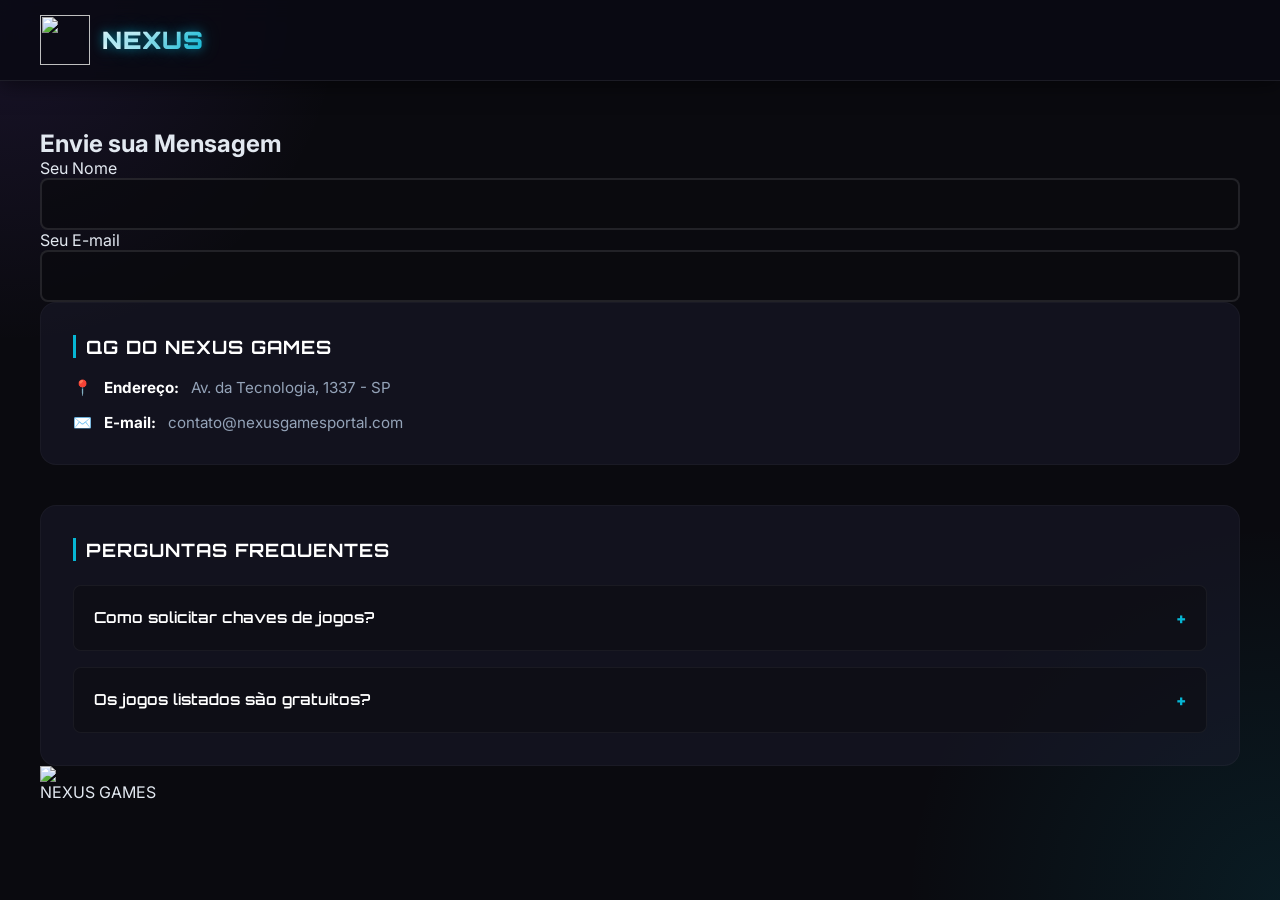
==== contato.html @ 34a07fa3 "Update 1.0 Versão beta" ====
<!DOCTYPE html>
<html lang="pt-BR">

<head>
    <meta charset="UTF-8">
    <title>Nexus Games | Contato</title>
    <link rel="stylesheet" href="CSS/style.css">
</head>

<body>

    <header id="main-header">
        <div class="container header-container">
            <a href="index.html" class="logo-link">
                <img src="img/logo.png" class="logo-img">
                <span class="logo-text">NEXUS</span>
            </a>
        </div>
    </header>

    <main class="container" style="padding-top: 3rem;">
        <div class="contact-grid">

            <section class="contact-card">
                <h2>Envie sua Mensagem</h2>
                <form id="contact-form" onsubmit="event.preventDefault(); alert('Mensagem Enviada!');">

                    <div class="form-group-row">
                        <div class="form-group">
                            <label for="contact-name">Seu Nome</label>
                            <input type="text" id="contact-name" class="form-control" required>
                        </div>
                        <div class="form-group">
                            <label for="contact-email">Seu E-mail</label>
                            <input type="email" id="contact-email" class="form-control" required>
                        </div>
                    </div>
                    <aside class="info-sidebar">

                        <div class="info-box">
                            <h3>QG do Nexus Games</h3>
                            <ul>
                                <li><span class="info-icon">📍</span> <strong>Endereço:</strong> Av. da Tecnologia, 1337
                                    - SP</li>
                                <li><span class="info-icon">✉️</span> <strong>E-mail:</strong>
                                    contato@nexusgamesportal.com</li>
                            </ul>
                        </div>

                        <div class="info-box">
                            <h3>Perguntas Frequentes</h3>
                            <div class="faq-container">
                                <details>
                                    <summary>Como solicitar chaves de jogos?</summary>
                                    <div class="faq-content">
                                        Selecione a opção "Imprensa" e envie seus links de canais de conteúdo gamer.
                                    </div>
                                </details>
                                <details>
                                    <summary>Os jogos listados são gratuitos?</summary>
                                    <div class="faq-content">
                                        Alguns jogos como o Astral Explorer são gratuitos para jogar.
                                    </div>
                                </details>
                            </div>
                        </div>

                    </aside>
        </div>
    </main>

    <footer id="main-footer">
        <div class="container footer-top">
            <div class="footer-about">
                <div class="footer-logo">
                    <img src="img/logo.png" class="footer-logo-img">
                    <span class="footer-logo-text">NEXUS GAMES</span>
                </div>
            </div>
        </div>
    </footer>
</body>

</html>
---- CSS/style.css ----
@import url('https://fonts.googleapis.com/css2?family=Inter:wght@400;500;600;700;800&family=Orbitron:wght@400;500;600;700;800;900&display=swap');

:root {
    --bg-primary: #0a0a0f;
    --bg-secondary: #12121e;
    --bg-surface: rgba(30, 30, 50, 0.45);
    --color-text: #e2e8f0;
    --color-muted: #94a3b8;

    --neon-primary: #8b5cf6;
    --neon-secondary: #06b6d4;
    --neon-accent: #ec4899;
    --neon-glow-primary: 0 0 10px rgba(139, 92, 246, 0.5), 0 0 20px rgba(139, 92, 246, 0.3);
    --neon-glow-secondary: 0 0 10px rgba(6, 182, 212, 0.5), 0 0 20px rgba(6, 182, 212, 0.3);
    --neon-glow-accent: 0 0 10px rgba(236, 72, 153, 0.5), 0 0 20px rgba(236, 72, 153, 0.3);

    --font-display: 'Orbitron', sans-serif;
    --font-body: 'Inter', sans-serif;

    --border-radius-sm: 4px;
    --border-radius-md: 8px;
    --border-radius-lg: 16px;

    --transition-fast: 0.2s ease-in-out;
    --transition-normal: 0.3s cubic-bezier(0.4, 0, 0.2, 1);
    --transition-slow: 0.5s ease;
    --max-width: 1200px;
}

*,
*::before,
*::after {
    box-sizing: border-box;
    margin: 0;
    padding: 0;
}

html {
    font-size: 16px;
    scroll-behavior: smooth;
}

body {
    min-height: 100vh;
    font-family: var(--font-body);
    color: var(--color-text);
    background: radial-gradient(circle at top left, rgba(139, 92, 246, 0.12), transparent 22%),
        radial-gradient(circle at bottom right, rgba(6, 182, 212, 0.1), transparent 24%),
        var(--bg-primary);
}

img,
picture {
    display: block;
    max-width: 100%;
}

button,
input,
textarea,
select {
    font: inherit;
}

a {
    color: inherit;
    text-decoration: none;
}

ul {
    list-style: none;
}

.container {
    width: min(calc(100% - 2rem), var(--max-width));
    margin: 0 auto;
}

.section-title {
    font-family: var(--font-display);
    font-size: clamp(2rem, 3vw, 3rem);
    color: #fff;
    margin-bottom: 1rem;
    letter-spacing: 1px;
    text-transform: uppercase;
}

#main-header {
    position: sticky;
    top: 0;
    z-index: 100;
    background: rgba(10, 10, 19, 0.85);
    backdrop-filter: blur(12px);
    -webkit-backdrop-filter: blur(12px);
    border-bottom: 1px solid rgba(255, 255, 255, 0.08);
    box-shadow: 0 4px 20px rgba(0, 0, 0, 0.5);
    transition: all var(--transition-normal);
}

.header-container {
    display: flex;
    justify-content: space-between;
    align-items: center;
    height: 80px;
}

.logo-link {
    display: flex;
    align-items: center;
    gap: 0.75rem;
}

.logo-img {
    height: 50px;
    width: 50px;
    object-fit: contain;
    filter: drop-shadow(var(--neon-glow-secondary));
}

.logo-text {
    font-family: var(--font-display);
    font-weight: 900;
    font-size: 1.5rem;
    letter-spacing: 1px;
    background: linear-gradient(135deg, #fff 30%, var(--neon-secondary) 100%);
    background-clip: text;
    -webkit-background-clip: text;
    -webkit-text-fill-color: transparent;
    text-shadow: var(--neon-glow-secondary);
}

.nav-menu {
    display: flex;
    align-items: center;
}

.nav-list {
    display: flex;
    gap: 2rem;
    list-style: none;
}

.nav-list>li {
    position: relative;
}

.nav-list a {
    font-family: var(--font-display);
    font-size: 0.9rem;
    font-weight: 600;
    text-transform: uppercase;
    letter-spacing: 1px;
    padding: 0.5rem 0;
    color: var(--color-muted);
    position: relative;
}

.nav-list a:hover,
.nav-list a.active {
    color: #fff;
    text-shadow: var(--neon-glow-primary);
}

.nav-list a::after {
    content: "";
    position: absolute;
    bottom: 0;
    left: 0;
    width: 0;
    height: 2px;
    background: linear-gradient(90deg, var(--neon-primary), var(--neon-secondary));
    transition: width var(--transition-normal);
    box-shadow: var(--neon-glow-primary);
}

.nav-list a:hover::after,
.nav-list a.active::after {
    width: 100%;
}

.hero {
    position: relative;
    height: 600px;
    background-image:
        linear-gradient(rgba(10, 10, 15, 0.4) 0%, var(--bg-primary) 100%),
        url("../img/hero_banner.png");
    background-size: cover;
    background-position: center;
    display: flex;
    align-items: center;
    justify-content: center;
    overflow: hidden;
    animation: fadeIn var(--transition-slow);
}

.hero::before {
    content: "";
    position: absolute;
    top: 0;
    left: 0;
    width: 100%;
    height: 100%;
    background: radial-gradient(circle at 20% 50%, rgba(139, 92, 246, 0.25) 0%, transparent 60%);
    pointer-events: none;
}

.hero-content {
    position: relative;
    z-index: 2;
    max-width: 750px;
    width: 100%;
    margin: 0 auto;
    padding: 2rem 1rem;
    text-align: center;
    display: flex;
    flex-direction: column;
    align-items: center;
}

.hero-tag {
    font-family: var(--font-display);
    font-size: 0.9rem;
    color: var(--neon-secondary);
    text-transform: uppercase;
    letter-spacing: 3px;
    font-weight: 700;
    margin-bottom: 1rem;
    display: inline-block;
    text-shadow: var(--neon-glow-secondary);
}

.hero-title {
    font-family: var(--font-display);
    font-size: clamp(2.5rem, 5vw, 4rem);
    line-height: 1.1;
    font-weight: 900;
    text-transform: uppercase;
    color: #fff;
    margin-bottom: 1.5rem;
    text-shadow: 0 4px 10px rgba(0, 0, 0, 0.5);
}

.hero-title span {
    background: linear-gradient(90deg, var(--neon-primary), var(--neon-accent));
    background-clip: text;
    -webkit-background-clip: text;
    color: transparent;
    -webkit-text-fill-color: transparent;
}

.hero-desc {
    font-size: 1.1rem;
    color: var(--color-muted);
    margin-bottom: 2rem;
    max-width: 550px;
}

.hero-actions {
    display: flex;
    gap: 1rem;
}

.games-grid {
    display: grid;
    grid-template-columns: repeat(auto-fit, minmax(280px, 1fr));
    gap: 1.75rem;
    margin-top: 2.5rem;
    justify-items: center;
    align-items: start;
}

.game-card {
    display: flex;
    flex-direction: column;
    background: rgba(15, 15, 24, 0.78);
    border: 1px solid rgba(255, 255, 255, 0.05);
    border-radius: var(--border-radius-lg);
    overflow: hidden;
    transition: transform var(--transition-normal), border-color var(--transition-fast), box-shadow var(--transition-fast);
}

.game-card {
    width: 100%;
    max-width: 380px;
    margin: 0 auto;
}

.game-card:hover {
    transform: translateY(-6px);
    border-color: rgba(139, 92, 246, 0.35);
    box-shadow: 0 24px 50px rgba(0, 0, 0, 0.25);
}

.card-img-wrapper {
    position: relative;
    overflow: hidden;
}

.card-img-wrapper img {
    width: 100%;
    display: block;
    transition: transform var(--transition-normal);
}

.game-card:hover .card-img-wrapper img {
    transform: scale(1.04);
}

.game-badge {
    position: absolute;
    top: 1rem;
    left: 1rem;
    z-index: 1;
    background: rgba(15, 15, 24, 0.88);
    border: 1px solid rgba(255, 255, 255, 0.08);
    color: #fff;
    font-size: 0.75rem;
    font-weight: 700;
    text-transform: uppercase;
    letter-spacing: 0.08em;
    padding: 0.5rem 0.85rem;
    border-radius: 999px;
}

.game-badge.action {
    background: rgba(139, 92, 246, 0.95);
}

.game-badge.rpg {
    background: rgba(6, 182, 212, 0.95);
}

.card-body {
    padding: 1.75rem;
    display: flex;
    flex-direction: column;
    gap: 1.25rem;
}

.card-body {
    text-align: center;
}

.card-title {
    font-family: var(--font-display);
    font-size: 1.45rem;
    color: #fff;
}

.card-text {
    color: var(--color-muted);
    line-height: 1.75;
}

.card-footer {
    display: flex;
    align-items: center;
    justify-content: space-between;
    flex-wrap: wrap;
    gap: 0.75rem;
}

.card-footer p,
.card-footer span {
    color: var(--color-muted);
}

.price-neon {
    color: var(--neon-accent);
    font-weight: 700;
}

.news-list {
    display: flex;
    flex-direction: column;
    gap: 2rem;
}

.news-item {
    display: flex;
    gap: 2rem;
    background: var(--bg-surface);
    border: 1px solid rgba(255, 255, 255, 0.03);
    padding: 1.5rem;
    transition: border-color var(--transition-fast), transform var(--transition-normal);
}

.news-item:hover {
    border-color: rgba(6, 182, 212, 0.25);
    transform: translateX(10px);
}

.news-item:nth-child(even) {
    flex-direction: row-reverse;
}

.news-img {
    width: 250px;
    height: 160px;
    object-fit: cover;
    border-radius: var(--border-radius-md);
    border: 1px solid rgba(255, 255, 255, 0.08);
}

.news-content {
    flex: 1;
    display: flex;
    flex-direction: column;
    justify-content: center;
}

.news-date {
    font-family: var(--font-display);
    font-size: 0.8rem;
    color: var(--neon-accent);
    margin-bottom: 0.5rem;
    text-transform: uppercase;
    letter-spacing: 1px;
}

.news-title {
    font-family: var(--font-display);
    font-size: 1.25rem;
    color: #fff;
    margin-bottom: 0.75rem;
}

.news-desc {
    font-size: 0.95rem;
    color: var(--color-muted);
}

.newsletter-wrapper {
    background: linear-gradient(135deg, rgba(139, 92, 246, 0.15), rgba(6, 182, 212, 0.15));
    border-radius: var(--border-radius-lg);
    border: 1px solid rgba(255, 255, 255, 0.08);
    padding: 3rem 2rem;
    text-align: center;
    max-width: 800px;
    margin: 0 auto;
    box-shadow: 0 10px 30px rgba(0, 0, 0, 0.3);
}

.newsletter-title {
    font-family: var(--font-display);
    font-size: 1.8rem;
    color: #fff;
    margin-bottom: 0.5rem;
}

.newsletter-desc {
    color: var(--color-muted);
    margin-bottom: 2rem;
    font-size: 1rem;
}

.newsletter-form {
    display: flex;
    gap: 1rem;
    max-width: 550px;
    margin: 0 auto;
    flex-wrap: wrap;
}

.form-control {
    width: 100%;
    padding: 0.9rem 1.25rem;
    background-color: rgba(10, 10, 15, 0.7);
    border: 2px solid rgba(255, 255, 255, 0.1);
    border-radius: var(--border-radius-md);
    color: #fff;
    font-family: var(--font-body);
    font-size: 0.95rem;
    outline: none;
    transition: all var(--transition-fast);
}

.catalog-header {
    text-align: center;
    margin-bottom: 3rem;
    animation: fadeIn var(--transition-normal);
}

.catalog-desc {
    max-width: 600px;
    margin: 1rem auto 2.5rem;
    color: var(--color-muted);
    font-size: 1.1rem;
}

.filter-container {
    display: flex;
    justify-content: center;
    gap: 1rem;
    flex-wrap: wrap;
    margin-bottom: 3.5rem;
}

.filter-btn {
    background: var(--bg-surface);
    border: 1px solid rgba(255, 255, 255, 0.08);
    color: var(--color-muted);
    font-family: var(--font-display);
    font-size: 0.85rem;
    font-weight: 700;
    text-transform: uppercase;
    letter-spacing: 1px;
    padding: 0.65rem 1.5rem;
    border-radius: 50px;
    cursor: pointer;
    transition: all var(--transition-fast);
}

.filter-btn:hover,
.filter-btn.active {
    background: var(--neon-primary);
    border-color: var(--neon-primary);
    color: #fff;
    box-shadow: var(--neon-glow-primary);
    transform: translateY(-2px);
}

.catalog-grid {
    display: grid;
    grid-template-columns: repeat(auto-fill, minmax(320px, 1fr));
    gap: 2rem;
    animation: slideUp var(--transition-slow);
}

.game-specs {
    display: flex;
    justify-content: space-between;
    font-size: 0.8rem;
    color: var(--color-muted);
    background: rgba(10, 10, 15, 0.4);
    padding: 0.75rem 1rem;
    border-radius: var(--border-radius-md);
    margin-bottom: 1.25rem;
    border: 1px solid rgba(255, 255, 255, 0.02);
}

.game-specs span {
    display: flex;
    align-items: center;
    gap: 0.25rem;
}

.options-group-title {
    font-family: var(--font-display);
    font-size: 0.85rem;
    font-weight: 600;
    text-transform: uppercase;
    letter-spacing: 1px;
    color: #fff;
    margin-bottom: 0.75rem;
}

.radios-container {
    display: flex;
    gap: 1.5rem;
    flex-wrap: wrap;
    margin-bottom: 0.5rem;
}

.custom-radio,
.custom-checkbox {
    position: relative;
    display: flex;
    align-items: center;
    cursor: pointer;
    user-select: none;
    font-size: 0.95rem;
    padding-left: 28px;
}

.custom-radio input,
.custom-checkbox input {
    position: absolute;
    opacity: 0;
    cursor: pointer;
    height: 0;
    width: 0;
}

.checkmark {
    position: absolute;
    top: 50%;
    transform: translateY(-50%);
    left: 0;
    height: 18px;
    width: 18px;
    background-color: rgba(10, 10, 15, 0.7);
    border: 2px solid rgba(255, 255, 255, 0.15);
    transition: all var(--transition-fast);
}

.custom-radio .checkmark {
    border-radius: 50%;
}

.custom-checkbox .checkmark {
    border-radius: var(--border-radius-sm);
}

.custom-radio:hover input~.checkmark,
.custom-checkbox:hover input~.checkmark {
    border-color: var(--neon-secondary);
}

.custom-radio input:checked~.checkmark {
    border-color: var(--neon-primary);
    background-color: var(--neon-primary);
    box-shadow: var(--neon-glow-primary);
}

.custom-checkbox input:checked~.checkmark {
    border-color: var(--neon-secondary);
    background-color: var(--neon-secondary);
    box-shadow: var(--neon-glow-secondary);
}

.checkmark::after {
    content: "";
    position: absolute;
    display: none;
}

.custom-radio input:checked~.checkmark::after,
.custom-checkbox input:checked~.checkmark::after {
    display: block;
}

.custom-radio .checkmark::after {
    top: 5px;
    left: 5px;
    width: 4px;
    height: 4px;
    border-radius: 50%;
}

/* Informações Laterais */
.info-sidebar {
    display: flex;
    flex-direction: column;
    gap: 2.5rem;
}

.info-box {
    background: var(--bg-surface);
    border: 1px solid rgba(255, 255, 255, 0.03);
    border-radius: var(--border-radius-lg);
    padding: 2rem;
}

.info-box h3 {
    font-family: var(--font-display);
    font-size: 1.15rem;
    color: #fff;
    margin-bottom: 1.25rem;
    text-transform: uppercase;
    letter-spacing: 1px;
    border-left: 3px solid var(--neon-secondary);
    padding-left: 10px;
}

.info-box ul {
    list-style: none;
    display: flex;
    flex-direction: column;
    gap: 1rem;
}

.info-box li {
    display: flex;
    align-items: center;
    gap: 0.75rem;
    font-size: 0.95rem;
    color: var(--color-muted);
}

.info-box li strong {
    color: #fff;
}

.info-icon {
    color: var(--neon-secondary);
    font-weight: bold;
}

.faq-container {
    display: flex;
    flex-direction: column;
    gap: 1rem;
    margin-top: 1.5rem;
}

details {
    background: rgba(10, 10, 15, 0.5);
    border: 1px solid rgba(255, 255, 255, 0.05);
    border-radius: var(--border-radius-md);
    overflow: hidden;
    transition: all var(--transition-fast);
}

details[open] {
    border-color: var(--neon-primary);
    box-shadow: 0 0 15px rgba(139, 92, 246, 0.1);
}

summary {
    padding: 1.25rem;
    font-family: var(--font-display);
    font-size: 0.95rem;
    font-weight: 600;
    color: #fff;
    cursor: pointer;
    list-style: none;
    position: relative;
    display: flex;
    justify-content: space-between;
    align-items: center;
    outline: none;
}

summary::-webkit-details-marker {
    display: none;
}

summary::after {
    content: '+';
    font-size: 1.2rem;
    color: var(--neon-secondary);
    transition: transform var(--transition-fast);
}

details[open] summary::after {
    content: '-';
    color: var(--neon-primary);
}

.faq-content {
    padding: 0 1.25rem 1.25rem 1.25rem;
    color: var(--color-muted);
    font-size: 0.9rem;
    border-top: 1px solid rgba(255, 255, 255, 0.02);
    padding-top: 1rem;
    animation: fadeIn var(--transition-fast);
}


@media (max-width: 1024px) {
    section {
        padding: 3rem 0;
    }

    .contact-grid {
        grid-template-columns: 1fr;
        gap: 3rem;
    }

    .footer-top {
        grid-template-columns: 1fr 1fr;
        gap: 3rem;
    }

    .footer-about {
        grid-column: span 2;
    }
}

@media (max-width: 768px) {
    html {
        font-size: 15px;
    }

    .header-container {
        height: 70px;
    }

    .logo-img {
        height: 40px;
        width: 40px;
    }

    .logo-text {
        font-size: 1.25rem;
    }

    .nav-list {
        gap: 1.25rem;
    }

    .nav-list a {
        font-size: 0.9rem;
    }

    #hero {
        height: 500px;
    }

    .hero-content {
        max-width: 100%;
        text-align: center;
    }

    .hero-desc {
        margin: 0 auto 2rem;
    }

    .hero-actions {
        justify-content: center;
    }

    .news-item,
    .news-item:nth-child(even) {
        flex-direction: column;
        gap: 1.5rem;
    }

    .news-img {
        width: 100%;
        height: 200px;
    }

    .newsletter-form {
        flex-direction: column;
        width: 100%;
    }

    .form-group-row {
        flex-direction: column;
        gap: 1.75rem;
    }

    .footer-top {
        grid-template-columns: 1fr;
        gap: 2.5rem;
    }

    .footer-about {
        grid-column: span 1;
    }
}

@media (max-width: 480px) {
    .header-container {
        flex-direction: column;
        height: auto;
        padding: 1rem 0;
        gap: 1rem;
    }

    .nav-list {
        width: 100%;
        justify-content: center;
        gap: 1rem;
    }

    #hero {
        height: 450px;
    }

    .hero-actions {
        flex-direction: column;
        width: 100%;
        gap: 0.75rem;
    }

    .hero-actions .btn {
        width: 100%;
    }

    .contact-card {
        padding: 1.5rem;
    }
}
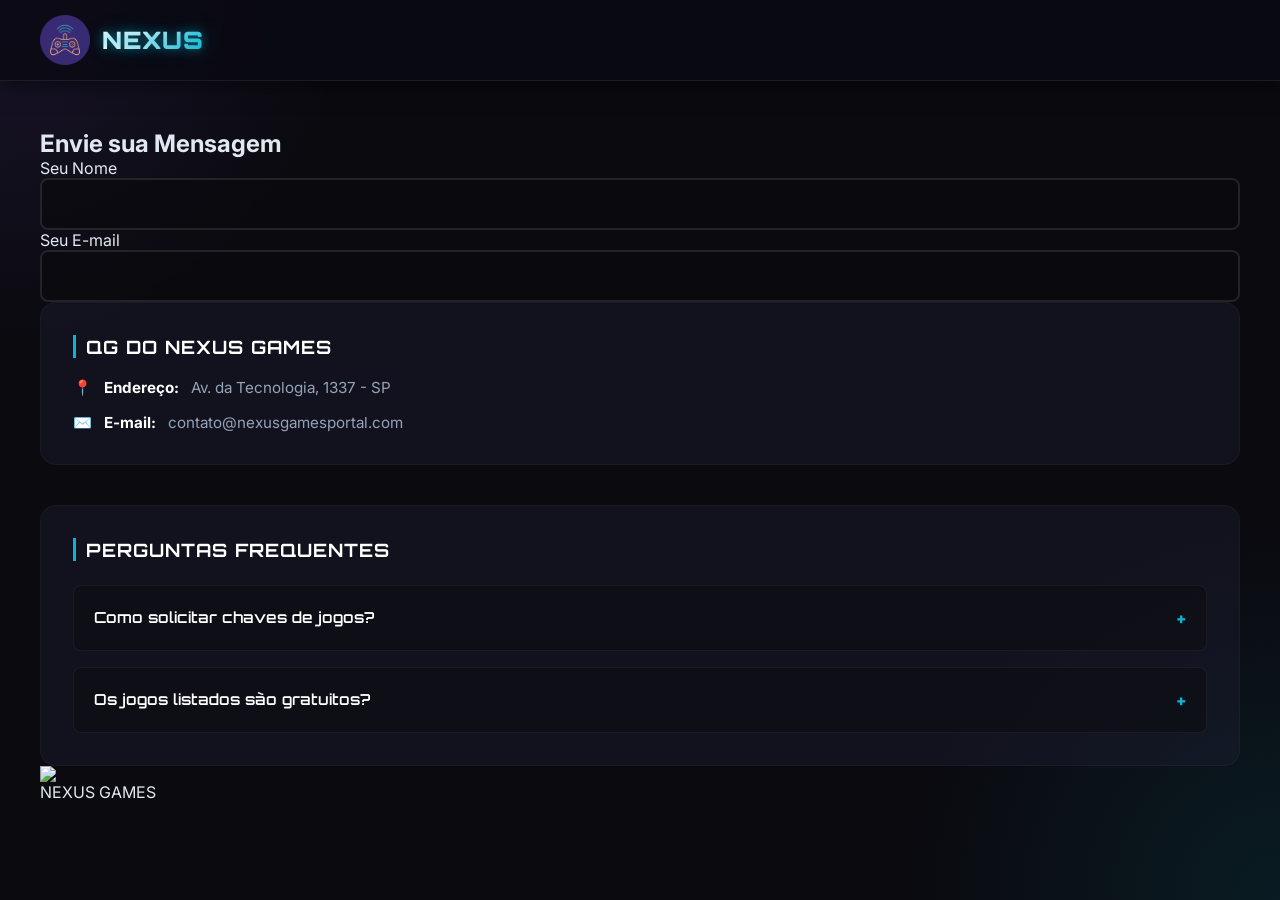
==== commit 8fa2c473: "Update 1.1 Correção de imagens" ====
--- a/contato.html
+++ b/contato.html
@@ -12,7 +12,7 @@
     <header id="main-header">
         <div class="container header-container">
             <a href="index.html" class="logo-link">
-                <img src="img/logo.png" class="logo-img">
+                <img src="IMG/Logo.png" class="logo-img">
                 <span class="logo-text">NEXUS</span>
             </a>
         </div>
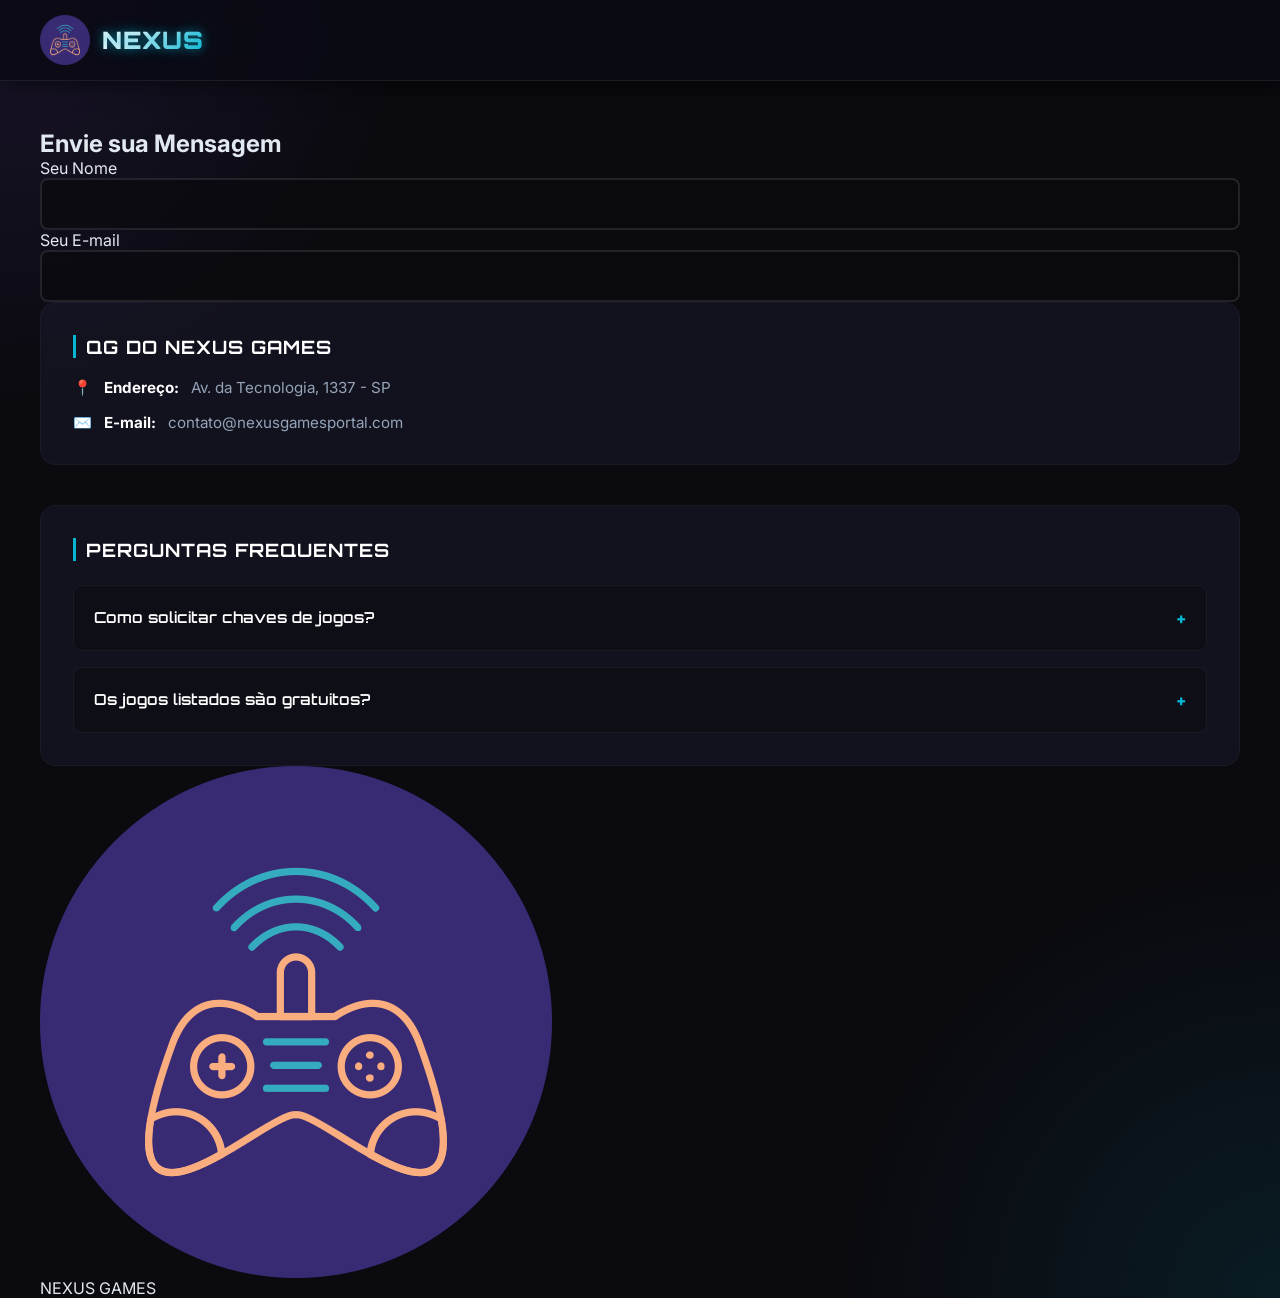
==== commit 7a4bd57d: "Update 1.2 Correção de imagens" ====
--- a/contato.html
+++ b/contato.html
@@ -73,7 +73,7 @@
         <div class="container footer-top">
             <div class="footer-about">
                 <div class="footer-logo">
-                    <img src="img/logo.png" class="footer-logo-img">
+                    <img src="IMG/Logo.png" class="footer-logo-img">
                     <span class="footer-logo-text">NEXUS GAMES</span>
                 </div>
             </div>
